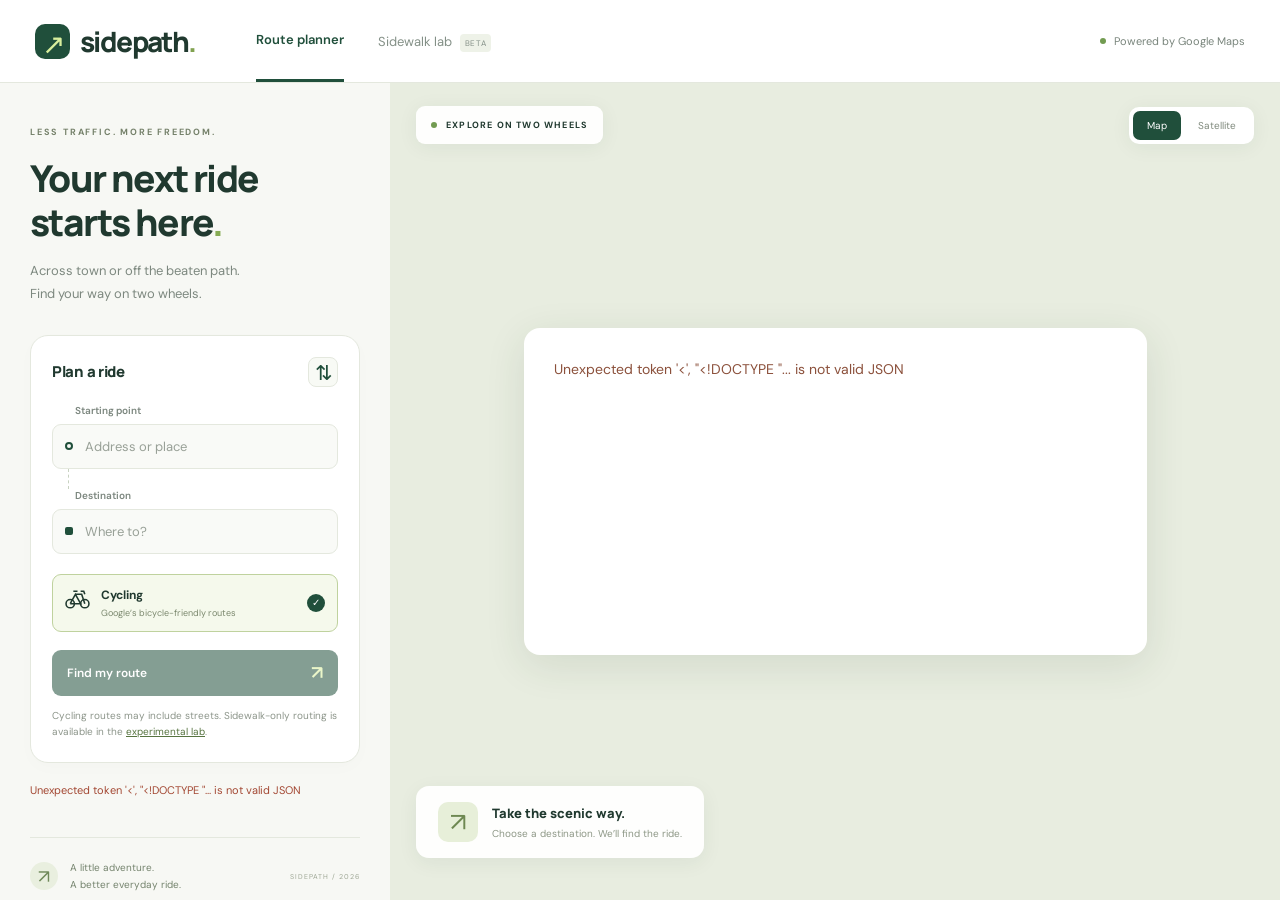
==== web/live.html @ 4f9e0a58 "Add Sidepath app with Google cycling routes and address autocomplete" ====
<!doctype html>
<html lang="en"><head><meta charset="utf-8"><meta name="viewport" content="width=device-width,initial-scale=1"><meta name="theme-color" content="#142c24"><title>Sidepath — A better way to ride</title><link rel="stylesheet" href="website.css"></head>
<body>
<header><a class="brand" href="/" aria-label="Sidepath home"><span class="brand-icon">↗</span>sidepath<span class="brand-period">.</span></a><nav aria-label="Main navigation"><span class="active">Route planner</span><a href="/experimental.html">Sidewalk lab <small>BETA</small></a></nav><span class="header-note"><i></i>Powered by Google Maps</span></header>
<main><aside class="planner">
<div class="intro"><span class="eyebrow">LESS TRAFFIC. MORE FREEDOM.</span><h1>Your next ride <br>starts here<span>.</span></h1><p>Across town or off the beaten path. <br>Find your way on two wheels.</p></div>
<form id="trip-form">
<div class="trip-heading"><h2>Plan a ride</h2><button id="swap" type="button" aria-label="Swap start and destination" title="Swap locations">⇅</button></div>
<div class="locations"><div class="field"><label for="start">Starting point</label><span class="location-dot start-dot"></span><input id="start" autocomplete="off" role="combobox" aria-autocomplete="list" aria-expanded="false" aria-controls="start-results" placeholder="Address or place"><div id="start-results" class="suggestions" role="listbox" hidden></div></div><div class="connection"></div><div class="field"><label for="end">Destination</label><span class="location-dot end-dot"></span><input id="end" autocomplete="off" role="combobox" aria-autocomplete="list" aria-expanded="false" aria-controls="end-results" placeholder="Where to?"><div id="end-results" class="suggestions" role="listbox" hidden></div></div></div>
<div class="ride-mode"><span class="bike-icon" aria-hidden="true"><svg width="25" height="25" viewBox="0 0 24 24" fill="none" stroke="currentColor" stroke-width="1.5"><circle cx="5" cy="16" r="4"/><circle cx="19" cy="16" r="4"/><path d="m5 16 5-9 5 9H5m5-9h6l3 9M8 4h4m3 0h3l1 3"/></svg></span><div><strong>Cycling</strong><span>Google’s bicycle-friendly routes</span></div><span class="mode-check">✓</span></div>
<button class="primary" id="find" type="submit" disabled>Find my route <span>↗</span></button>
<p class="route-disclosure">Cycling routes may include streets. Sidewalk-only routing is available in the <a href="/experimental.html">experimental lab</a>.</p>
</form>
<section class="results" aria-live="polite"><p id="status" class="status">Loading Google Maps…</p><div id="route-options"></div><div id="route-details" hidden><div class="details-heading"><h2>Your directions</h2><button type="button" id="fit">Fit route ↗</button></div><ol id="directions"></ol><a id="open-google" class="open-google" target="_blank" rel="noopener noreferrer">Continue in Google Maps ↗</a><p id="warnings" class="route-disclosure"></p></div></section>
<div class="sidebar-footer"><span class="mini-mark">↗</span><p>A little adventure.<br>A better everyday ride.</p><span class="footer-label">SIDEPATH / 2026</span></div>
</aside>
<section class="map-shell" aria-label="Google cycling map"><div id="map"></div><div class="map-overlay top"><span class="map-label"><i></i>EXPLORE ON TWO WHEELS</span><div class="map-switch" role="group" aria-label="Map style"><button id="street" type="button" class="selected">Map</button><button id="satellite" type="button">Satellite</button></div></div><div class="map-caption"><span class="caption-icon">↗</span><div><strong>Take the scenic way.</strong><span>Choose a destination. We’ll find the ride.</span></div></div><div id="map-error" hidden></div></section>
</main><script src="website.js"></script></body></html>
---- web/website.css ----
@import url('https://fonts.googleapis.com/css2?family=DM+Sans:wght@400;500;600;700&family=Manrope:wght@400;500;600;700;800&display=swap');
:root{font-family:'DM Sans',sans-serif;color:#20392f;background:#f7f8f4;font-synthesis:none;--green:#204f3b;--lime:#d9ef9d;--muted:#79857c;--line:#e4e8de}*{box-sizing:border-box}body{margin:0}button,input{font:inherit}button,a,input{-webkit-tap-highlight-color:transparent}button{cursor:pointer}button:disabled{cursor:not-allowed}a{color:inherit}button:focus-visible,a:focus-visible,input:focus-visible{outline:3px solid #90b755;outline-offset:3px}[hidden]{display:none!important}header{height:83px;background:#fff;display:flex;align-items:center;padding:0 35px;gap:60px;border-bottom:1px solid var(--line)}.brand{display:flex;align-items:center;font-family:Manrope,sans-serif;font-size:28px;font-weight:800;letter-spacing:-1.6px;text-decoration:none}.brand-icon{background:var(--green);color:var(--lime);width:35px;height:35px;display:grid;place-items:center;border-radius:10px;margin-right:10px;font-size:28px;font-weight:400}.brand-period{color:#81a250}nav{display:flex;height:100%;gap:34px;align-items:center;font-size:13px;color:#849087}nav a{text-decoration:none}nav .active{height:100%;display:flex;align-items:center;border-bottom:3px solid var(--green);font-weight:600;color:var(--green)}nav small{font-size:8px;padding:4px 5px;border-radius:4px;background:#eef2e8;letter-spacing:.7px;margin-left:5px}.header-note{margin-left:auto;font-size:11px;color:#79857c;display:flex;gap:8px;align-items:center}i{display:inline-block;width:6px;height:6px;background:#729b51;border-radius:50%}main{display:grid;grid-template-columns:390px minmax(0,1fr);min-height:calc(100vh - 83px)}.planner{padding:36px 30px 20px;overflow:auto;max-height:calc(100vh - 83px)}.eyebrow{font-size:9px;letter-spacing:1.8px;font-weight:700;color:#75816a}h1{font-family:Manrope,sans-serif;font-size:37px;font-weight:800;line-height:1.2;letter-spacing:-1.6px;margin:16px 0 14px}h1 span{color:#86ab53}.intro p{color:#7d887f;font-size:13px;line-height:1.8;margin:0 0 29px}form{background:#fff;border:1px solid var(--line);border-radius:18px;padding:21px;box-shadow:0 5px 18px #20392f04}.trip-heading,.details-heading{display:flex;align-items:center;justify-content:space-between;margin-bottom:17px}h2{font-family:Manrope,sans-serif;font-size:15px;letter-spacing:-.3px;margin:0;font-weight:800}#swap{border:1px solid var(--line);background:#f8faf5;border-radius:8px;width:30px;height:30px;color:var(--green);font-size:21px}.locations{position:relative}.field{position:relative}.field label{font-size:10px;font-weight:600;color:#7b867e;display:block;margin:0 0 7px 23px}.field input{padding:12px 12px 12px 32px;font-size:13px;border:1px solid var(--line);border-radius:9px;width:100%;background:#f9faf7;color:#20392f;height:45px}.field input::placeholder{color:#98a097}.location-dot{position:absolute;top:38px;left:13px;width:8px;height:8px;border:2px solid var(--green);z-index:1}.start-dot{border-radius:50%}.end-dot{background:var(--green);border-radius:2px}.connection{height:20px;margin-left:16px;border-left:1px dashed #c8d2c1}.ride-mode{margin-top:20px;border:1px solid #bfd29e;border-radius:9px;background:#f5f9ec;padding:12px;display:flex;align-items:center;gap:11px}.bike-icon{font-size:23px}.ride-mode strong{font-size:12px;display:block}.ride-mode div>span{font-size:9px;color:#7b886e;display:block;margin-top:4px}.mode-check{margin-left:auto;width:18px;height:18px;background:var(--green);color:#fff;border-radius:50%;display:grid;place-items:center;font-size:10px}.primary{border:0;border-radius:9px;width:100%;display:flex;justify-content:space-between;align-items:center;padding:15px;background:var(--green);color:white;font-size:12px;font-weight:600;margin-top:18px}.primary span{font-size:19px;line-height:12px;color:var(--lime)}.primary:disabled{opacity:.55}.route-disclosure{font-size:10px;color:#8c958a;line-height:1.65;margin:12px 0 0}.route-disclosure a{color:#577440}.sidebar-footer{border-top:1px solid var(--line);display:flex;align-items:center;gap:12px;padding-top:21px;margin-top:26px}.mini-mark{width:28px;height:28px;border-radius:50%;display:grid;place-items:center;background:#e9efdf;font-size:19px;color:#6f8859}.sidebar-footer p{font-size:10px;line-height:1.7;margin:0;color:#74836d}.footer-label{font-size:7px;letter-spacing:1px;margin-left:auto;color:#9da694}.map-shell{position:relative;min-width:0;height:calc(100vh - 83px);background:#e8ede0;overflow:hidden}#map{height:100%;width:100%}.map-overlay{position:absolute;z-index:2;left:26px;right:26px;pointer-events:none}.map-overlay.top{top:23px;display:flex;align-items:center;justify-content:space-between;gap:12px}.map-label{display:flex;align-items:center;gap:9px;background:#fffffff2;box-shadow:0 3px 20px #213a2b10;padding:13px 15px;border-radius:9px;font-size:9px;font-weight:700;letter-spacing:1.2px}.map-switch{display:flex;gap:3px;background:#fff;padding:4px;border-radius:10px;box-shadow:0 3px 20px #213a2b10;pointer-events:auto}.map-switch button{padding:8px 14px;background:white;border:0;border-radius:7px;font-size:10px;color:#7f897c}.map-switch button.selected{background:var(--green);color:white}.map-caption{position:absolute;bottom:42px;left:26px;display:flex;align-items:center;gap:14px;background:#fffffff0;padding:16px 22px;border-radius:13px;box-shadow:0 5px 20px #213a2b10;pointer-events:none}.caption-icon{font-size:26px;background:#e7efd9;border-radius:10px;width:40px;height:40px;display:grid;place-items:center;color:#6e8852}.map-caption strong{font-family:Manrope,sans-serif;font-size:13px;display:block;font-weight:800}.map-caption div>span{font-size:10px;display:block;color:#8d9786;margin-top:5px}.suggestions{position:absolute;top:100%;left:0;right:0;z-index:10;background:white;border-radius:10px;box-shadow:0 8px 25px #23392e25;border:1px solid var(--line);overflow:hidden}.suggestions button{display:block;width:100%;text-align:left;padding:13px;border:0;background:white;border-bottom:1px solid var(--line);color:#263c2d}.suggestions button:hover,.suggestions button:focus{background:#edf4e4}.suggestions strong{display:block;font-size:12px}.suggestions small{display:block;color:#7c8777;font-size:10px;margin-top:4px}.suggestions .search-note{padding:12px;color:#79857c;font-size:11px;display:block}.results{margin-top:18px}.status{font-size:11px;color:#6e7d69;line-height:1.7;margin:0}.status.error{color:#a34833}#route-options{display:grid;gap:8px;margin-top:12px}.route-option{background:#fff;border:1px solid var(--line);border-radius:12px;display:flex;justify-content:space-between;align-items:center;text-align:left;padding:14px;color:var(--green)}.route-option.selected{border-color:#93b566;background:#f0f6e5}.route-option strong{font-size:20px;display:block;letter-spacing:-.6px}.route-option small{display:block;font-size:10px;color:#819175;margin-top:4px}.route-option>span:last-child{font-size:13px}.details-heading{margin:23px 0 10px}.details-heading button{background:none;border:0;font-size:10px;color:#65814c}#directions{padding:0;list-style:none;margin:0}#directions li{padding:12px 0;border-bottom:1px solid var(--line);display:flex;gap:10px;font-size:11px;line-height:1.65}#directions .step-number{flex-shrink:0;display:grid;place-items:center;width:23px;height:23px;background:#e9efdf;border-radius:7px;font-size:10px}#directions small{display:block;color:#8c9885;font-size:10px}.open-google{display:block;padding:14px;background:var(--green);border-radius:9px;font-size:11px;color:white;text-align:center;text-decoration:none;margin-top:17px}#map-error{position:absolute;inset:30% 15%;padding:30px;background:#fff;border-radius:16px;color:#8b503b;font-size:14px;line-height:1.7;box-shadow:0 10px 40px #223c231c}@media(min-width:1500px){main{grid-template-columns:430px 1fr}.planner{padding:40px}}@media(max-width:800px){header{height:68px;padding:0 20px;gap:25px}.brand{font-size:24px}.header-note{display:none}nav{gap:16px;font-size:11px}main{display:flex;flex-direction:column}.planner{max-height:none;padding:25px 20px;order:2}.intro h1{font-size:30px}.intro p{margin-bottom:18px}.map-shell{height:45vh;min-height:300px;order:1}.map-label{display:none}.map-overlay.top{justify-content:flex-end;top:15px;right:15px}.map-caption{bottom:26px;left:15px;padding:12px}.sidebar-footer{margin-bottom:15px}.map-caption div>span{display:none}.map-caption strong{font-size:11px}form{padding:20px}.intro br{display:none}}@media(prefers-reduced-motion:reduce){*{scroll-behavior:auto!important}}
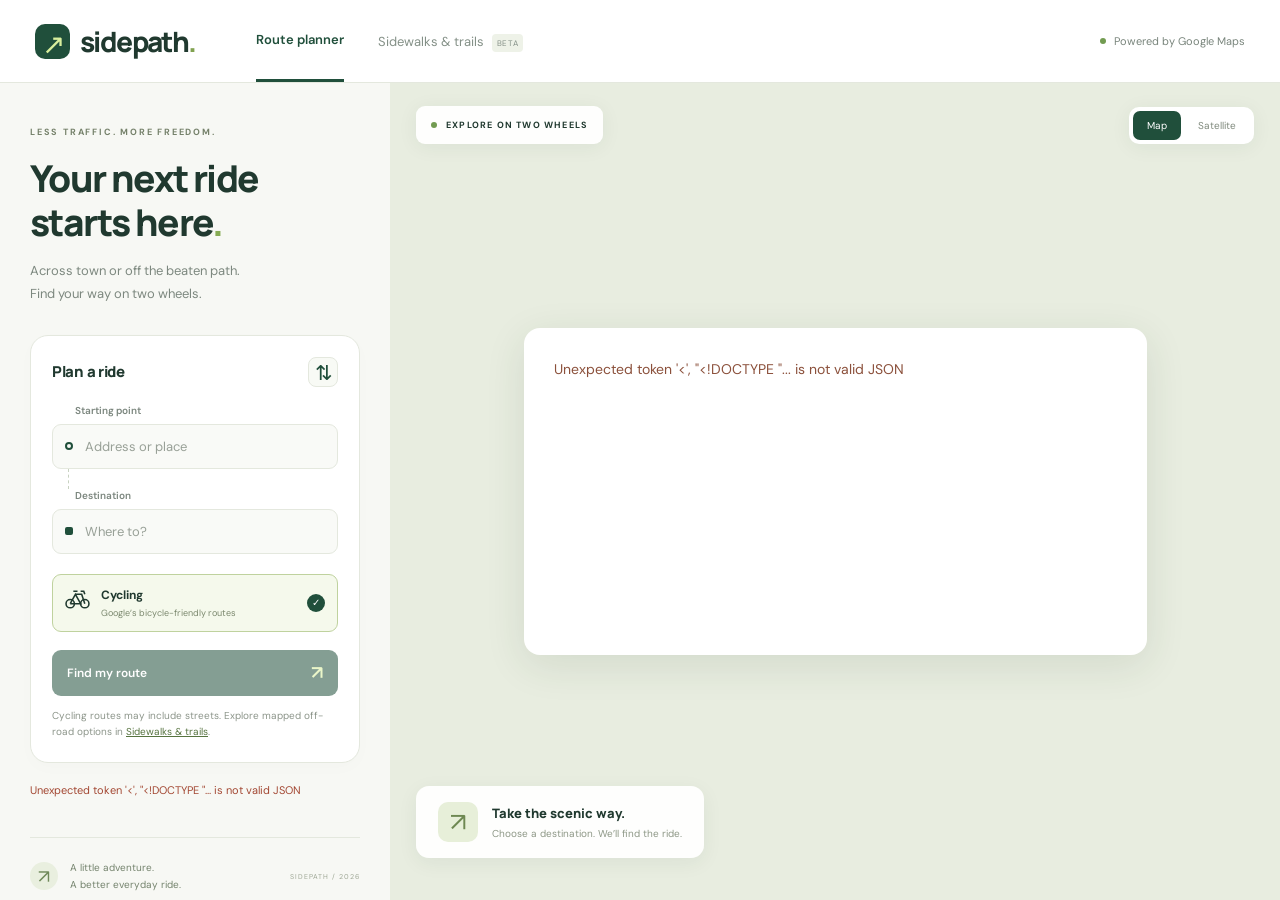
==== commit 33042f00: "Replace sidewalk lab with Google map planner and automatic mapped-route search" ====
--- a/web/live.html
+++ b/web/live.html
@@ -1,7 +1,7 @@
 <!doctype html>
 <html lang="en"><head><meta charset="utf-8"><meta name="viewport" content="width=device-width,initial-scale=1"><meta name="theme-color" content="#142c24"><title>Sidepath — A better way to ride</title><link rel="stylesheet" href="website.css"></head>
 <body>
-<header><a class="brand" href="/" aria-label="Sidepath home"><span class="brand-icon">↗</span>sidepath<span class="brand-period">.</span></a><nav aria-label="Main navigation"><span class="active">Route planner</span><a href="/experimental.html">Sidewalk lab <small>BETA</small></a></nav><span class="header-note"><i></i>Powered by Google Maps</span></header>
+<header><a class="brand" href="/" aria-label="Sidepath home"><span class="brand-icon">↗</span>sidepath<span class="brand-period">.</span></a><nav aria-label="Main navigation"><span class="active">Route planner</span><a href="/experimental.html">Sidewalks &amp; trails <small>BETA</small></a></nav><span class="header-note"><i></i>Powered by Google Maps</span></header>
 <main><aside class="planner">
 <div class="intro"><span class="eyebrow">LESS TRAFFIC. MORE FREEDOM.</span><h1>Your next ride <br>starts here<span>.</span></h1><p>Across town or off the beaten path. <br>Find your way on two wheels.</p></div>
 <form id="trip-form">
@@ -9,7 +9,7 @@
 <div class="locations"><div class="field"><label for="start">Starting point</label><span class="location-dot start-dot"></span><input id="start" autocomplete="off" role="combobox" aria-autocomplete="list" aria-expanded="false" aria-controls="start-results" placeholder="Address or place"><div id="start-results" class="suggestions" role="listbox" hidden></div></div><div class="connection"></div><div class="field"><label for="end">Destination</label><span class="location-dot end-dot"></span><input id="end" autocomplete="off" role="combobox" aria-autocomplete="list" aria-expanded="false" aria-controls="end-results" placeholder="Where to?"><div id="end-results" class="suggestions" role="listbox" hidden></div></div></div>
 <div class="ride-mode"><span class="bike-icon" aria-hidden="true"><svg width="25" height="25" viewBox="0 0 24 24" fill="none" stroke="currentColor" stroke-width="1.5"><circle cx="5" cy="16" r="4"/><circle cx="19" cy="16" r="4"/><path d="m5 16 5-9 5 9H5m5-9h6l3 9M8 4h4m3 0h3l1 3"/></svg></span><div><strong>Cycling</strong><span>Google’s bicycle-friendly routes</span></div><span class="mode-check">✓</span></div>
 <button class="primary" id="find" type="submit" disabled>Find my route <span>↗</span></button>
-<p class="route-disclosure">Cycling routes may include streets. Sidewalk-only routing is available in the <a href="/experimental.html">experimental lab</a>.</p>
+<p class="route-disclosure">Cycling routes may include streets. Explore mapped off-road options in <a href="/experimental.html">Sidewalks &amp; trails</a>.</p>
 </form>
 <section class="results" aria-live="polite"><p id="status" class="status">Loading Google Maps…</p><div id="route-options"></div><div id="route-details" hidden><div class="details-heading"><h2>Your directions</h2><button type="button" id="fit">Fit route ↗</button></div><ol id="directions"></ol><a id="open-google" class="open-google" target="_blank" rel="noopener noreferrer">Continue in Google Maps ↗</a><p id="warnings" class="route-disclosure"></p></div></section>
 <div class="sidebar-footer"><span class="mini-mark">↗</span><p>A little adventure.<br>A better everyday ride.</p><span class="footer-label">SIDEPATH / 2026</span></div>
--- a/web/website.css
+++ b/web/website.css
@@ -1,2 +1,4 @@
 @import url('https://fonts.googleapis.com/css2?family=DM+Sans:wght@400;500;600;700&family=Manrope:wght@400;500;600;700;800&display=swap');
 :root{font-family:'DM Sans',sans-serif;color:#20392f;background:#f7f8f4;font-synthesis:none;--green:#204f3b;--lime:#d9ef9d;--muted:#79857c;--line:#e4e8de}*{box-sizing:border-box}body{margin:0}button,input{font:inherit}button,a,input{-webkit-tap-highlight-color:transparent}button{cursor:pointer}button:disabled{cursor:not-allowed}a{color:inherit}button:focus-visible,a:focus-visible,input:focus-visible{outline:3px solid #90b755;outline-offset:3px}[hidden]{display:none!important}header{height:83px;background:#fff;display:flex;align-items:center;padding:0 35px;gap:60px;border-bottom:1px solid var(--line)}.brand{display:flex;align-items:center;font-family:Manrope,sans-serif;font-size:28px;font-weight:800;letter-spacing:-1.6px;text-decoration:none}.brand-icon{background:var(--green);color:var(--lime);width:35px;height:35px;display:grid;place-items:center;border-radius:10px;margin-right:10px;font-size:28px;font-weight:400}.brand-period{color:#81a250}nav{display:flex;height:100%;gap:34px;align-items:center;font-size:13px;color:#849087}nav a{text-decoration:none}nav .active{height:100%;display:flex;align-items:center;border-bottom:3px solid var(--green);font-weight:600;color:var(--green)}nav small{font-size:8px;padding:4px 5px;border-radius:4px;background:#eef2e8;letter-spacing:.7px;margin-left:5px}.header-note{margin-left:auto;font-size:11px;color:#79857c;display:flex;gap:8px;align-items:center}i{display:inline-block;width:6px;height:6px;background:#729b51;border-radius:50%}main{display:grid;grid-template-columns:390px minmax(0,1fr);min-height:calc(100vh - 83px)}.planner{padding:36px 30px 20px;overflow:auto;max-height:calc(100vh - 83px)}.eyebrow{font-size:9px;letter-spacing:1.8px;font-weight:700;color:#75816a}h1{font-family:Manrope,sans-serif;font-size:37px;font-weight:800;line-height:1.2;letter-spacing:-1.6px;margin:16px 0 14px}h1 span{color:#86ab53}.intro p{color:#7d887f;font-size:13px;line-height:1.8;margin:0 0 29px}form{background:#fff;border:1px solid var(--line);border-radius:18px;padding:21px;box-shadow:0 5px 18px #20392f04}.trip-heading,.details-heading{display:flex;align-items:center;justify-content:space-between;margin-bottom:17px}h2{font-family:Manrope,sans-serif;font-size:15px;letter-spacing:-.3px;margin:0;font-weight:800}#swap{border:1px solid var(--line);background:#f8faf5;border-radius:8px;width:30px;height:30px;color:var(--green);font-size:21px}.locations{position:relative}.field{position:relative}.field label{font-size:10px;font-weight:600;color:#7b867e;display:block;margin:0 0 7px 23px}.field input{padding:12px 12px 12px 32px;font-size:13px;border:1px solid var(--line);border-radius:9px;width:100%;background:#f9faf7;color:#20392f;height:45px}.field input::placeholder{color:#98a097}.location-dot{position:absolute;top:38px;left:13px;width:8px;height:8px;border:2px solid var(--green);z-index:1}.start-dot{border-radius:50%}.end-dot{background:var(--green);border-radius:2px}.connection{height:20px;margin-left:16px;border-left:1px dashed #c8d2c1}.ride-mode{margin-top:20px;border:1px solid #bfd29e;border-radius:9px;background:#f5f9ec;padding:12px;display:flex;align-items:center;gap:11px}.bike-icon{font-size:23px}.ride-mode strong{font-size:12px;display:block}.ride-mode div>span{font-size:9px;color:#7b886e;display:block;margin-top:4px}.mode-check{margin-left:auto;width:18px;height:18px;background:var(--green);color:#fff;border-radius:50%;display:grid;place-items:center;font-size:10px}.primary{border:0;border-radius:9px;width:100%;display:flex;justify-content:space-between;align-items:center;padding:15px;background:var(--green);color:white;font-size:12px;font-weight:600;margin-top:18px}.primary span{font-size:19px;line-height:12px;color:var(--lime)}.primary:disabled{opacity:.55}.route-disclosure{font-size:10px;color:#8c958a;line-height:1.65;margin:12px 0 0}.route-disclosure a{color:#577440}.sidebar-footer{border-top:1px solid var(--line);display:flex;align-items:center;gap:12px;padding-top:21px;margin-top:26px}.mini-mark{width:28px;height:28px;border-radius:50%;display:grid;place-items:center;background:#e9efdf;font-size:19px;color:#6f8859}.sidebar-footer p{font-size:10px;line-height:1.7;margin:0;color:#74836d}.footer-label{font-size:7px;letter-spacing:1px;margin-left:auto;color:#9da694}.map-shell{position:relative;min-width:0;height:calc(100vh - 83px);background:#e8ede0;overflow:hidden}#map{height:100%;width:100%}.map-overlay{position:absolute;z-index:2;left:26px;right:26px;pointer-events:none}.map-overlay.top{top:23px;display:flex;align-items:center;justify-content:space-between;gap:12px}.map-label{display:flex;align-items:center;gap:9px;background:#fffffff2;box-shadow:0 3px 20px #213a2b10;padding:13px 15px;border-radius:9px;font-size:9px;font-weight:700;letter-spacing:1.2px}.map-switch{display:flex;gap:3px;background:#fff;padding:4px;border-radius:10px;box-shadow:0 3px 20px #213a2b10;pointer-events:auto}.map-switch button{padding:8px 14px;background:white;border:0;border-radius:7px;font-size:10px;color:#7f897c}.map-switch button.selected{background:var(--green);color:white}.map-caption{position:absolute;bottom:42px;left:26px;display:flex;align-items:center;gap:14px;background:#fffffff0;padding:16px 22px;border-radius:13px;box-shadow:0 5px 20px #213a2b10;pointer-events:none}.caption-icon{font-size:26px;background:#e7efd9;border-radius:10px;width:40px;height:40px;display:grid;place-items:center;color:#6e8852}.map-caption strong{font-family:Manrope,sans-serif;font-size:13px;display:block;font-weight:800}.map-caption div>span{font-size:10px;display:block;color:#8d9786;margin-top:5px}.suggestions{position:absolute;top:100%;left:0;right:0;z-index:10;background:white;border-radius:10px;box-shadow:0 8px 25px #23392e25;border:1px solid var(--line);overflow:hidden}.suggestions button{display:block;width:100%;text-align:left;padding:13px;border:0;background:white;border-bottom:1px solid var(--line);color:#263c2d}.suggestions button:hover,.suggestions button:focus{background:#edf4e4}.suggestions strong{display:block;font-size:12px}.suggestions small{display:block;color:#7c8777;font-size:10px;margin-top:4px}.suggestions .search-note{padding:12px;color:#79857c;font-size:11px;display:block}.results{margin-top:18px}.status{font-size:11px;color:#6e7d69;line-height:1.7;margin:0}.status.error{color:#a34833}#route-options{display:grid;gap:8px;margin-top:12px}.route-option{background:#fff;border:1px solid var(--line);border-radius:12px;display:flex;justify-content:space-between;align-items:center;text-align:left;padding:14px;color:var(--green)}.route-option.selected{border-color:#93b566;background:#f0f6e5}.route-option strong{font-size:20px;display:block;letter-spacing:-.6px}.route-option small{display:block;font-size:10px;color:#819175;margin-top:4px}.route-option>span:last-child{font-size:13px}.details-heading{margin:23px 0 10px}.details-heading button{background:none;border:0;font-size:10px;color:#65814c}#directions{padding:0;list-style:none;margin:0}#directions li{padding:12px 0;border-bottom:1px solid var(--line);display:flex;gap:10px;font-size:11px;line-height:1.65}#directions .step-number{flex-shrink:0;display:grid;place-items:center;width:23px;height:23px;background:#e9efdf;border-radius:7px;font-size:10px}#directions small{display:block;color:#8c9885;font-size:10px}.open-google{display:block;padding:14px;background:var(--green);border-radius:9px;font-size:11px;color:white;text-align:center;text-decoration:none;margin-top:17px}#map-error{position:absolute;inset:30% 15%;padding:30px;background:#fff;border-radius:16px;color:#8b503b;font-size:14px;line-height:1.7;box-shadow:0 10px 40px #223c231c}@media(min-width:1500px){main{grid-template-columns:430px 1fr}.planner{padding:40px}}@media(max-width:800px){header{height:68px;padding:0 20px;gap:25px}.brand{font-size:24px}.header-note{display:none}nav{gap:16px;font-size:11px}main{display:flex;flex-direction:column}.planner{max-height:none;padding:25px 20px;order:2}.intro h1{font-size:30px}.intro p{margin-bottom:18px}.map-shell{height:45vh;min-height:300px;order:1}.map-label{display:none}.map-overlay.top{justify-content:flex-end;top:15px;right:15px}.map-caption{bottom:26px;left:15px;padding:12px}.sidebar-footer{margin-bottom:15px}.map-caption div>span{display:none}.map-caption strong{font-size:11px}form{padding:20px}.intro br{display:none}}@media(prefers-reduced-motion:reduce){*{scroll-behavior:auto!important}}
+
+.area-label{display:block;font-size:11px;color:#63765f;margin:18px 0 7px}#sidewalk-area{width:100%;padding:11px;border:1px solid var(--line);border-radius:9px;background:#fff;color:var(--green);font:inherit;font-size:13px}.coverage-card{background:#fff8e7;border:1px solid #eadbb1;border-radius:12px;padding:15px;font-size:12px;line-height:1.6;color:#6c542d;margin:16px 0}.coverage-card strong{display:block;font-size:14px;margin-bottom:6px}.coverage-card p{margin:6px 0}.street-choice{border:1px solid #cb6262;color:#922c2c;background:#fff5f3;border-radius:10px;padding:12px;text-align:left;width:100%;margin:8px 0;font:inherit;font-size:12px}#directions li.road{border-left:3px solid #dc303b;background:#fff3f1;padding-left:8px}body[data-planner="sidewalk"] .map-caption{display:none}
